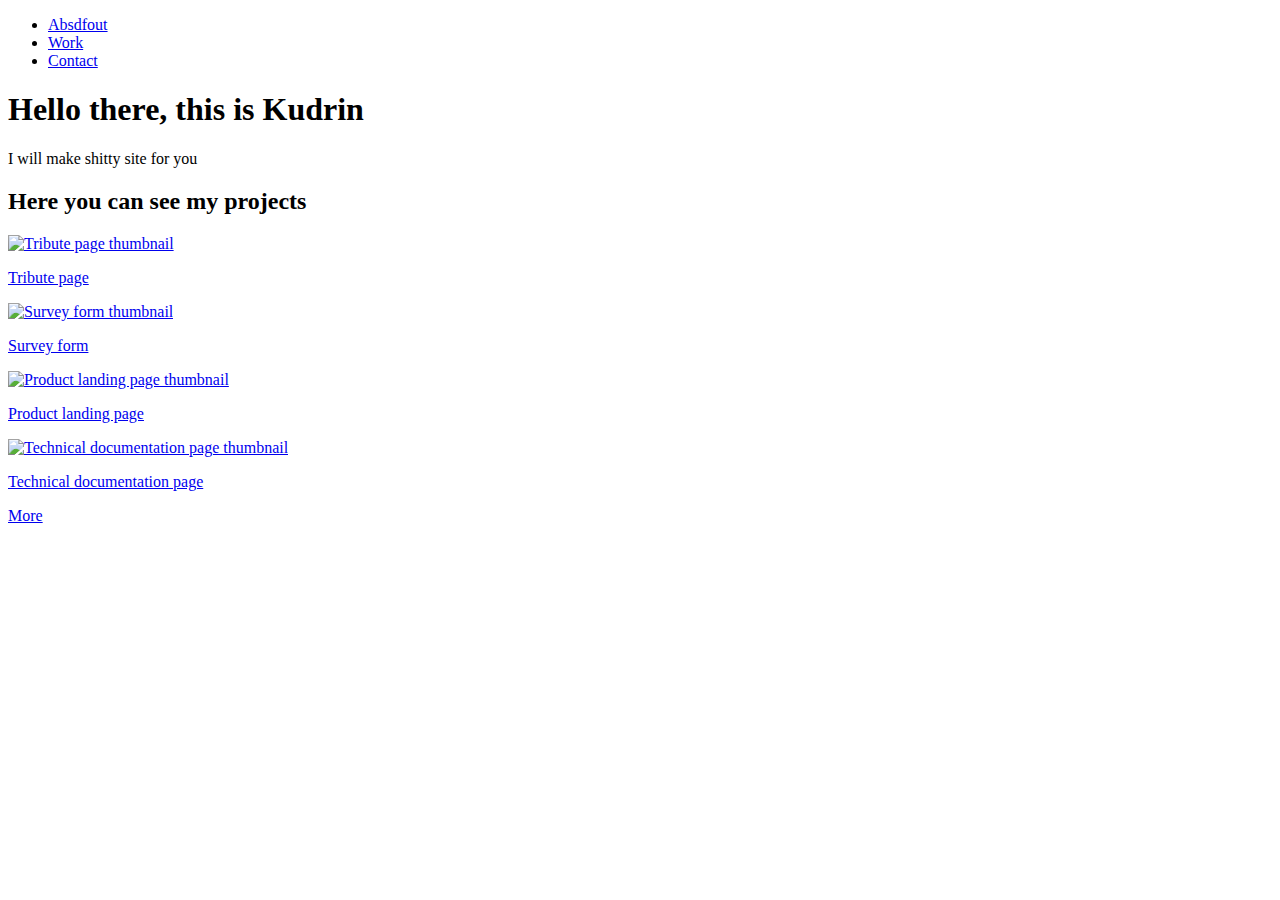
==== index.html @ 320e2e82 "commit#2" ====
<!DOCTYPE html>
<html lang="en">
<head>
    <meta charset="UTF-8">
    <meta http-equiv="X-UA-Compatible" content="IE=edge">
    <meta name="viewport" content="width=device-width, initial-scale=1.0">
    <title>Portfolio</title>
    <link href="style.css" rel="stylesheet">
    <link href="https://fonts.googleapis.com/css?family=Teko" rel="stylesheet"/>
    <script src="https://kit.fontawesome.com/9e06307ce8.js" crossorigin="anonymous"></script>
</head>
<body>
    <nav id="navbar">
        <ul>
            <li><a href="#welcome-section">Absdfout</a></li>
            <li><a href="#projects">Work</a></li>
            <li><a href="#profile-link">Contact</a></li>
        </ul>
    </nav>
    <main>
        <section id="welcome-section">
            <h1>Hello there, this is Kudrin</h1>
            <p>I will make shitty site for you</p>
        </section>
        <section id="projects">
            <h2>Here you can see my projects</h2>
            <div class="project-grid">
                <div class="project-tile">
                    <a href="https://codepen.io/Kudrin/details/RwxYzoE" target="_blank"><img class="project-img" src="https://i.ibb.co/wstS0k7/Screenshot-2022-04-21-at-13-20-29.png" alt="Tribute page thumbnail"><p>Tribute page</p></a>
                </div>
                <div class="project-tile">
                    <a href="https://codepen.io/Kudrin/pen/WNdapvp" target="_blank"><img class="project-img" src="https://i.ibb.co/0mMGZhX/Screenshot-2022-04-21-at-14-19-00.png" alt="Survey form thumbnail"><p>Survey form</p></a>
                </div>
                <div class="project-tile">
                    <a href="https://codepen.io/Kudrin/details/oNpadjV" target="_blank"><img class="project-img" src="https://i.ibb.co/jhrQf8p/Screenshot-2022-04-21-at-14-32-20.png" alt="Product landing page thumbnail"><p>Product landing page</p></a>
                </div>
                <div class="project-tile">
                    <a href="https://codepen.io/Kudrin/pen/rNpovqd" target="_blank"><img class="project-img" src="https://i.ibb.co/bRvhhFv/Screenshot-2022-04-21-at-14-38-00.png" alt="Technical documentation page thumbnail"><p>Technical documentation page</p></a>
                </div>
            </div>
            <a id="profile-link" href="https://codepen.io/Kudrin" target="_blank">More <i class="fa-solid fa-angle-right"></i></a>
        </section>
    </main>
</body>
</html>
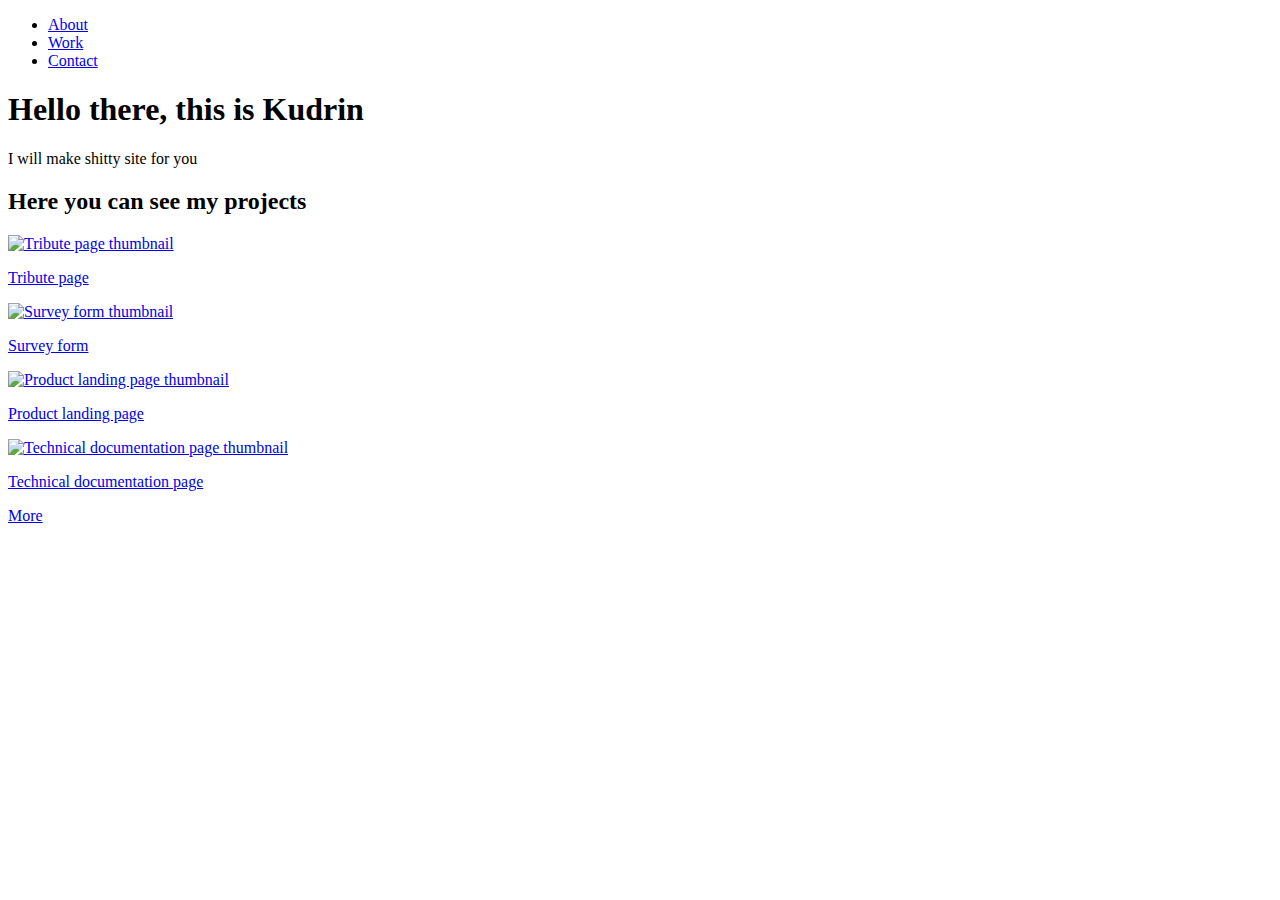
==== commit 3d6a71d3: "normalize about" ====
--- a/index.html
+++ b/index.html
@@ -12,7 +12,7 @@
 <body>
     <nav id="navbar">
         <ul>
-            <li><a href="#welcome-section">Absdfout</a></li>
+            <li><a href="#welcome-section">About</a></li>
             <li><a href="#projects">Work</a></li>
             <li><a href="#profile-link">Contact</a></li>
         </ul>
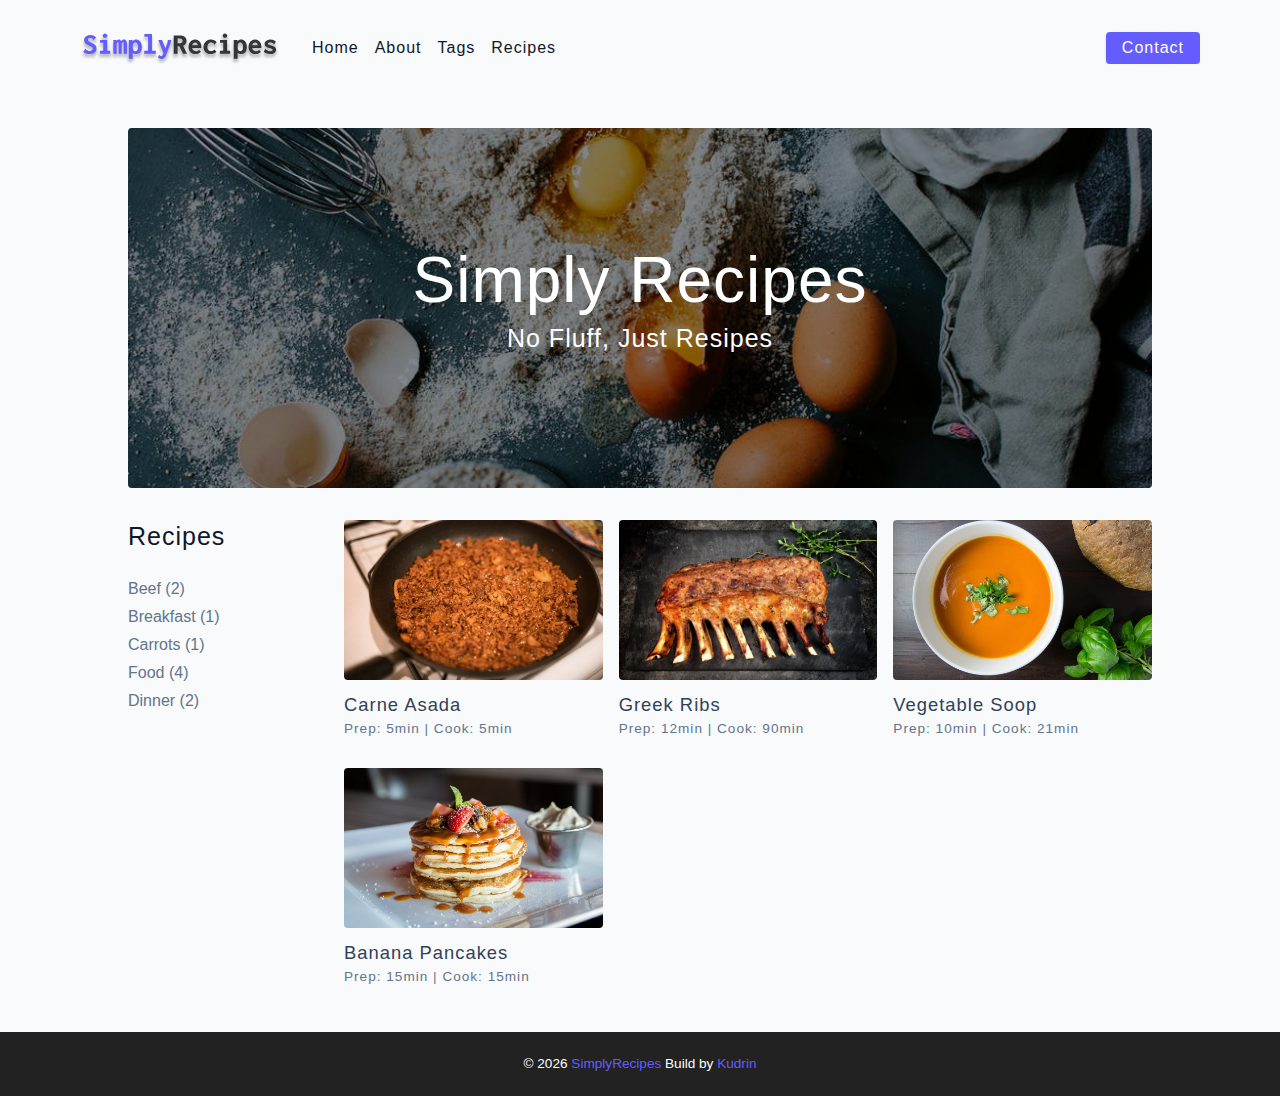
==== commit 80f80df5: "changed repo" ====
--- a/index.html
+++ b/index.html
@@ -1,45 +1,130 @@
 <!DOCTYPE html>
 <html lang="en">
-<head>
-    <meta charset="UTF-8">
-    <meta http-equiv="X-UA-Compatible" content="IE=edge">
-    <meta name="viewport" content="width=device-width, initial-scale=1.0">
-    <title>Portfolio</title>
-    <link href="style.css" rel="stylesheet">
-    <link href="https://fonts.googleapis.com/css?family=Teko" rel="stylesheet"/>
-    <script src="https://kit.fontawesome.com/9e06307ce8.js" crossorigin="anonymous"></script>
-</head>
-<body>
-    <nav id="navbar">
-        <ul>
-            <li><a href="#welcome-section">About</a></li>
-            <li><a href="#projects">Work</a></li>
-            <li><a href="#profile-link">Contact</a></li>
-        </ul>
-    </nav>
-    <main>
-        <section id="welcome-section">
-            <h1>Hello there, this is Kudrin</h1>
-            <p>I will make shitty site for you</p>
-        </section>
-        <section id="projects">
-            <h2>Here you can see my projects</h2>
-            <div class="project-grid">
-                <div class="project-tile">
-                    <a href="https://codepen.io/Kudrin/details/RwxYzoE" target="_blank"><img class="project-img" src="https://i.ibb.co/wstS0k7/Screenshot-2022-04-21-at-13-20-29.png" alt="Tribute page thumbnail"><p>Tribute page</p></a>
-                </div>
-                <div class="project-tile">
-                    <a href="https://codepen.io/Kudrin/pen/WNdapvp" target="_blank"><img class="project-img" src="https://i.ibb.co/0mMGZhX/Screenshot-2022-04-21-at-14-19-00.png" alt="Survey form thumbnail"><p>Survey form</p></a>
-                </div>
-                <div class="project-tile">
-                    <a href="https://codepen.io/Kudrin/details/oNpadjV" target="_blank"><img class="project-img" src="https://i.ibb.co/jhrQf8p/Screenshot-2022-04-21-at-14-32-20.png" alt="Product landing page thumbnail"><p>Product landing page</p></a>
-                </div>
-                <div class="project-tile">
-                    <a href="https://codepen.io/Kudrin/pen/rNpovqd" target="_blank"><img class="project-img" src="https://i.ibb.co/bRvhhFv/Screenshot-2022-04-21-at-14-38-00.png" alt="Technical documentation page thumbnail"><p>Technical documentation page</p></a>
-                </div>
-            </div>
-            <a id="profile-link" href="https://codepen.io/Kudrin" target="_blank">More <i class="fa-solid fa-angle-right"></i></a>
-        </section>
+  <head>
+    <meta charset="UTF-8" />
+    <meta http-equiv="X-UA-Compatible" content="IE=edge" />
+    <meta name="viewport" content="width=device-width, initial-scale=1.0" />
+    <title>Simply Recipes || Starter</title>
+    <!-- favicon -->
+    <link rel="shortcut icon" href="./assets/favicon.ico" type="image/x-icon" />
+    <!-- normalize -->
+    <link rel="stylesheet" href="./css/normalize.css" />
+    <!-- font-awesome -->
+    <link
+      rel="stylesheet"
+      href="https://cdnjs.cloudflare.com/ajax/libs/font-awesome/5.14.0/css/all.min.css"
+    />
+    <!-- main css -->
+    <link rel="stylesheet" href="./css/main.css" />
+  </head>
+  <body>
+    <!-- navbar -->
+    <nav class="navbar">
+      <div class="nav-center">
+        <!-- header -->
+        <div class="nav-header">
+          <a href="index.html" class="nav-logo">
+            <img src="./assets/logo.svg" alt="simply recipes">
+          </a>
+          <button type="button" class="btn nav-btn">
+            <i class="fas fa-align-justify"></i>
+          </button>
+        </div>
+        <!-- links -->
+        <div class="nav-links">
+          <a href="index.html" class="nav-link">home</a>
+          <a href="about.html" class="nav-link">about</a>
+          <a href="tags.html" class="nav-link">tags</a>
+          <a href="recipes.html" class="nav-link">recipes</a>
+          <div class="nav-link contact-link">
+            <a href="contact.html" class="btn">contact</a>
+          </div>  
+        </div>
+      </div>
+    </nav>  
+    <!-- end of navbar -->    
+    <!-- main -->
+    <main class="page">
+      <!-- heder -->
+      <header class="hero">
+        <div class="hero-container">
+          <div class="hero-text">
+            <h1>Simply recipes</h1>
+            <h4>no fluff, just resipes</h4>
+          </div>
+        </div>
+      </header>
+      <!-- end of header -->
+      <!-- recipes container -->
+      <section class="recipes-container">
+        <!-- tags container -->
+        <div class="tags-container">
+          <h4>recipes</h4>
+          <div class="tags-list">
+            <a href="tag-template.html">Beef (2)</a>
+            <a href="tag-template.html">Breakfast (1)</a>
+            <a href="tag-template.html">Carrots (1)</a>
+            <a href="tag-template.html">Food (4)</a>
+            <a href="tag-template.html">Dinner (2)</a>
+          </div>
+        </div>
+        <!-- end of tags container -->
+        <!-- recipes list -->
+        <div class="recipes-list">
+          <!-- single recipe -->
+          <a href="carne-asada.html" class="recipe">
+            <img 
+            src="./assets/recipes/recipe-1.jpeg" 
+            alt="food" 
+            class="img recipe-img">
+            <h5>carne asada</h5>
+            <p>Prep: 5min | Cook: 5min</p>
+          </a>
+          <!-- end of single recipe -->
+          <!-- single recipe -->
+          <a href="greek-ribs.html" class="recipe">
+            <img 
+            src="./assets/recipes/recipe-2.jpeg" 
+            alt="food" 
+            class="img recipe-img">
+            <h5>greek ribs</h5>
+            <p>Prep: 12min | Cook: 90min</p>
+          </a>
+          <!-- end of single recipe -->
+          <!-- single recipe -->
+          <a href="vegetable-soup.html" class="recipe">
+            <img 
+            src="./assets/recipes/recipe-3.jpeg" 
+            alt="food" 
+            class="img recipe-img">
+            <h5>vegetable soop</h5>
+            <p>Prep: 10min | Cook: 21min</p>
+          </a>
+          <!-- end of single recipe -->
+          <!-- single recipe -->
+          <a href="banana-panckake.html" class="recipe">
+            <img 
+            src="./assets/recipes/recipe-4.jpeg" 
+            alt="food" 
+            class="img recipe-img">
+            <h5>banana pancakes</h5>
+            <p>Prep: 15min | Cook: 15min</p>
+          </a>
+          <!-- end of single recipe -->          
+        </div>
+        <!-- end of recipes list -->
+      </section>
+      <!-- end of recipes container -->
     </main>
-</body>
-</html>+    <!-- end of main -->
+    <!-- footer -->
+    <footer class="page-footer">
+      <p>
+        &copy; <span id="date"></span>
+        <span class="footer-logo"> SimplyRecipes</span>
+        Build by <a href="https://github.com/nirduk" target="_blank">Kudrin</a>
+      </p>
+    </footer>
+    <script src="./js/app.js"></script>    
+  </body>
+</html>
--- a/css/main.css
+++ b/css/main.css
@@ -0,0 +1,817 @@
+*,
+::after,
+::before {
+  box-sizing: border-box;
+}
+
+/* fonts */
+
+@import url('https://fonts.googleapis.com/css2?family=Roboto:wght@400;500;600&family=Montserrat&display=swap');
+
+html {
+  font-size: 100%;
+}
+
+/*16px*/
+
+:root {
+  /* colors */
+  --primary-100: #e2e0ff;
+  --primary-200: #c1beff;
+  --primary-300: #a29dff;
+  --primary-400: #837dff;
+  --primary-500: #645cff;
+  --primary-600: #504acc;
+  --primary-700: #3c3799;
+  --primary-800: #282566;
+  --primary-900: #141233;
+
+  /* grey */
+  --grey-50: #f8fafc;
+  --grey-100: #f1f5f9;
+  --grey-200: #e2e8f0;
+  --grey-300: #cbd5e1;
+  --grey-400: #94a3b8;
+  --grey-500: #64748b;
+  --grey-600: #475569;
+  --grey-700: #334155;
+  --grey-800: #1e293b;
+  --grey-900: #0f172a;
+  /* rest of the colors */
+  --black: #222;
+  --white: #fff;
+  --red-light: #f8d7da;
+  --red-dark: #842029;
+  --green-light: #d1e7dd;
+  --green-dark: #0f5132;
+
+  /* fonts  */
+  --headingFont: 'Roboto', sans-serif;
+  --bodyFont: 'Nunito', sans-serif;
+  --smallText: 0.7em;
+  /* rest of the vars */
+  --backgroundColor: var(--grey-50);
+  --textColor: var(--grey-900);
+  --borderRadius: 0.25rem;
+  --letterSpacing: 1px;
+  --transition: 0.3s ease-in-out all;
+  --max-width: 1120px;
+  --fixed-width: 600px;
+
+  /* box shadow*/
+  --shadow-1: 0 1px 3px 0 rgba(0, 0, 0, 0.1),
+    0 1px 2px 0 rgba(0, 0, 0, 0.06);
+  --shadow-2: 0 4px 6px -1px rgba(0, 0, 0, 0.1),
+    0 2px 4px -1px rgba(0, 0, 0, 0.06);
+  --shadow-3: 0 10px 15px -3px rgba(0, 0, 0, 0.1),
+    0 4px 6px -2px rgba(0, 0, 0, 0.05);
+  --shadow-4: 0 20px 25px -5px rgba(0, 0, 0, 0.1),
+    0 10px 10px -5px rgba(0, 0, 0, 0.04);
+}
+
+body {
+  background: var(--backgroundColor);
+  font-family: var(--bodyFont);
+  font-weight: 400;
+  line-height: 1.75;
+  color: var(--textColor);
+}
+
+p {
+  margin-top: 0;
+  margin-bottom: 1.5rem;
+  max-width: 40em;
+}
+
+h1,
+h2,
+h3,
+h4,
+h5 {
+  margin: 0;
+  margin-bottom: 1.38rem;
+  font-family: var(--headingFont);
+  font-weight: 400;
+  line-height: 1.3;
+  text-transform: capitalize;
+  letter-spacing: var(--letterSpacing);
+}
+
+h1 {
+  margin-top: 0;
+  font-size: 3.052rem;
+}
+
+h2 {
+  font-size: 2.441rem;
+}
+
+h3 {
+  font-size: 1.953rem;
+}
+
+h4 {
+  font-size: 1.563rem;
+}
+
+h5 {
+  font-size: 1.25rem;
+}
+
+small,
+.text-small {
+  font-size: var(--smallText);
+}
+
+a {
+  text-decoration: none;
+}
+
+ul {
+  list-style-type: none;
+  padding: 0;
+}
+
+.img {
+  width: 100%;
+  display: block;
+  object-fit: cover;
+}
+
+/* buttons */
+
+.btn {
+  cursor: pointer;
+  color: var(--white);
+  background: var(--primary-500);
+  border: transparent;
+  border-radius: var(--borderRadius);
+  letter-spacing: var(--letterSpacing);
+  padding: 0.375rem 0.75rem;
+  box-shadow: var(--shadow-1);
+  transition: var(--transition);
+  text-transform: capitalize;
+  display: inline-block;
+}
+
+.btn:hover {
+  background: var(--primary-700);
+  box-shadow: var(--shadow-3);
+}
+
+.btn-hipster {
+  color: var(--primary-500);
+  background: var(--primary-200);
+}
+
+.btn-hipster:hover {
+  color: var(--primary-200);
+  background: var(--primary-700);
+}
+
+.btn-block {
+  width: 100%;
+}
+
+/* alerts */
+.alert {
+  padding: 0.375rem 0.75rem;
+  margin-bottom: 1rem;
+  border-color: transparent;
+  border-radius: var(--borderRadius);
+}
+
+.alert-danger {
+  color: var(--red-dark);
+  background: var(--red-light);
+}
+
+.alert-success {
+  color: var(--green-dark);
+  background: var(--green-light);
+}
+
+/* form */
+
+.form {
+  width: 90vw;
+  max-width: var(--fixed-width);
+  background: var(--white);
+  border-radius: var(--borderRadius);
+  box-shadow: var(--shadow-2);
+  padding: 2rem 2.5rem;
+  margin: 3rem auto;
+}
+
+.form-label {
+  display: block;
+  font-size: var(--smallText);
+  margin-bottom: 0.5rem;
+  text-transform: capitalize;
+  letter-spacing: var(--letterSpacing);
+}
+
+.form-input,
+.form-textarea {
+  width: 100%;
+  max-width: 100%;
+  padding: 0.375rem 0.75rem;
+  border-radius: var(--borderRadius);
+  background: var(--backgroundColor);
+  border: 1px solid var(--grey-200);
+}
+
+.form-row {
+  margin-bottom: 1rem;
+}
+
+.form-textarea {
+  height: 7rem;
+}
+
+::placeholder {
+  font-family: inherit;
+  color: var(--grey-400);
+}
+
+.form-alert {
+  color: var(--red-dark);
+  letter-spacing: var(--letterSpacing);
+  text-transform: capitalize;
+}
+
+/* alert */
+
+@keyframes spinner {
+  to {
+    transform: rotate(360deg);
+  }
+}
+
+.loading {
+  width: 6rem;
+  height: 6rem;
+  border: 5px solid var(--grey-400);
+  border-radius: 50%;
+  border-top-color: var(--primary-500);
+  animation: spinner 0.6s linear infinite;
+}
+
+.loading {
+  margin: 0 auto;
+}
+
+/* title */
+
+.title {
+  text-align: center;
+}
+
+.title-underline {
+  background: var(--primary-500);
+  width: 7rem;
+  height: 0.25rem;
+  margin: 0 auto;
+  margin-top: -1rem;
+}
+
+/*
+=============== 
+navbar
+===============
+*/
+
+.navbar {
+  display: flex;
+  justify-content: center;
+  align-items: center;
+}
+
+.nav-center {
+  width: 90vw;
+  max-width: var(--max-width);
+}
+
+.nav-header {
+  height: 6rem;
+  display: flex;
+  justify-content: space-between;
+  align-items: center;
+}
+
+.nav-logo {
+  display: flex;
+  align-items: center;
+}
+
+.nav-header img {
+  width: 200px;
+}
+
+.nav-btn {
+  padding: 0.25rem 0.75rem 0.15rem 0.75rem;
+}
+
+.nav-btn i {
+  font-size: 1.25rem;
+}
+
+.nav-links {
+  display: flex;
+  flex-direction: column;
+  height: 0;
+  overflow: hidden;
+  transition: var(--transition);
+}
+
+.show-links {
+  height: 310px;
+}
+
+.nav-link {
+  display: block;
+  text-align: center;
+  text-transform: capitalize;
+  color: var(--grey-900);
+  letter-spacing: var(--letterSpacing);
+  padding: 1rem 0;
+  border-top: 1px solid var(--grey-500);
+  transition: var(--transition);
+}
+
+.nav-link:hover {
+  color: var(--primary-500)
+}
+
+.contact-link a {
+  padding: 0.15rem 1rem;
+}
+
+
+@media screen and (min-width: 992px) {
+  .nav-btn {
+    display: none;
+  }
+
+  .navbar {
+    height: 6rem;
+  }
+
+  .nav-center {
+    display: flex;
+    align-items: center;
+  }
+
+  .nav-header {
+    height: auto;
+    margin-right: 2rem;
+  }
+
+  .nav-links {
+    height: auto;
+    flex-direction: row;
+    align-items: center;
+    width: 100%;
+  }
+
+  .nav-link {
+    padding: 0;
+    border-top: none;
+    margin-right: 1rem;
+    font-size: 1rem;
+  }
+
+  .contact-link {
+    margin-left: auto;
+    margin-right: 0;
+  }
+}
+
+/*
+=============== 
+page
+===============
+*/
+
+.page {
+  width: 80vw;
+  max-width: var(--max-width);
+  margin: 0 auto;
+  padding-top: 2rem;
+  min-height: calc(100vh - (6rem + 4rem));
+}
+
+/*
+=============== 
+footer
+===============
+*/
+
+.page-footer {
+  height: 4rem;
+  background: var(--black);
+  color: var(--white);
+  display: flex;
+  align-items: center;
+  justify-content: center;
+}
+
+.page-footer p {
+  margin-bottom: 0;
+}
+
+.footer-logo,
+.page-footer a {
+  color: var(--primary-500);
+}
+
+/*
+=============== 
+hero
+===============
+*/
+
+.hero {
+  height: 40vh;
+  background: url('../assets/main.jpeg') center/cover no-repeat;
+  margin-bottom: 2rem;
+  border-radius: var(--borderRadius);
+  position: relative;
+}
+
+.hero-container {
+  position: absolute;
+  width: 100%;
+  height: 100%;
+  top: 0;
+  left: 0;
+  background: rgba(0, 0, 0, 0.3);
+  border-radius: var(--borderRadius);
+  display: flex;
+  align-items: center;
+  justify-content: center;
+}
+
+.hero-text {
+  text-align: center;
+  color: var(--white);
+}
+
+@media screen and (min-width: 768px) {
+  .hero-text h1 {
+    font-size: 4rem;
+    margin-bottom: 0;
+  }
+}
+
+/*
+=============== 
+recipes
+===============
+*/
+
+.recipes-container {
+  display: grid;
+  gap: 2rem 1rem;
+}
+
+.tags-container {
+  order: 1;
+  display: flex;
+  flex-direction: column;
+  padding-bottom: 3rem;
+}
+
+.recipes-list {
+  display: grid;
+  gap: 2rem 1rem;
+  padding-bottom: 3rem;
+}
+
+.tags-container {
+  font-weight: 500;
+}
+
+.tags-list {
+  display: grid;
+  grid-template-columns: 1fr 1fr 1fr;
+}
+
+.tags-list a {
+  text-transform: capitalize;
+  display: block;
+  color: var(--grey-500);
+  transition: var(--transition);
+}
+
+.tags-list a:hover {
+  color: var(--primary-500);
+}
+
+.recipe {
+  display: block;
+}
+
+.recipe-img {
+  height: 15rem;
+  border-radius: var(--borderRadius);
+  margin-bottom: 1rem;
+}
+
+.recipe h5 {
+  margin-bottom: 0;
+  line-height: 1;
+  color: var(--grey-700);
+}
+
+.recipe p {
+  margin-bottom: 0;
+  margin-top: 0.5rem;
+  line-height: 1;
+  color: var(--grey-500);
+  letter-spacing: var(--letterSpacing);
+}
+
+@media screen and (min-width: 576px) {
+  .recipes-list {
+    grid-template-columns: 1fr 1fr;
+  }
+
+  .recipe-img {
+    height: 10rem;
+  }
+}
+
+@media screen and (min-width: 992px) {
+  .recipes-container {
+    grid-template-columns: 200px 1fr;
+  }
+
+  .recipe p {
+    font-size: 0.85rem;
+  }
+
+  .tags-container {
+    order: 0;
+  }
+
+  .tags-list {
+    grid-template-columns: 1fr;
+  }
+}
+
+@media screen and (min-width: 1200px) {
+  .recipes-list {
+    grid-template-columns: 1fr 1fr 1fr;
+  }
+
+  .recipe h5 {
+    font-size: 1.15rem;
+  }
+}
+
+/*
+=============== 
+error
+===============
+*/
+
+.error-page {
+  text-align: center;
+  padding-top: 5rem;
+}
+
+.error-page h1 {
+  font-size: 9rem;
+}
+
+/*
+=============== 
+about
+===============
+*/
+
+.about-page h2 {
+  text-transform: none;
+  font-weight: bold;
+}
+
+.about-page {
+  display: grid;
+  gap: 2rem 4rem;
+  padding-bottom: 3rem;
+}
+
+.about-img {
+  border-radius: var(--borderRadius);
+  height: 300px;
+}
+
+@media screen and (min-width: 992px) {
+  .about-page {
+    grid-template-columns: 1fr 1fr;
+    grid-template-rows: 400px;
+    align-items: center;
+  }
+
+  .about-img {
+    height: 100%;
+  }
+}
+
+.featured-title {
+  text-align: center;
+}
+
+/*
+=============== 
+contact
+===============
+*/
+
+.contact-form {
+  width: 100%;
+  margin: 0;
+}
+
+.contact-container {
+  display: grid;
+  gap: 2rem 3rem;
+  padding-bottom: 3rem;
+  justify-content: center;
+}
+
+@media screen and (min-width: 992px) {
+  .contact-container {
+    grid-template-columns: 1fr 450px;
+    align-items: center;
+  }
+}
+
+/*
+=============== 
+tags
+===============
+*/
+
+.tags-wrapper {
+  display: grid;
+  gap: 2rem;
+  padding-bottom: 3rem;
+}
+
+.tag {
+  background: var(--grey-500);
+  border-radius: var(--borderRadius);
+  text-align: center;
+  color: var(--white);
+  transition: var(--transition);
+  padding: 0.75rem 0;
+}
+
+.tag:hover {
+  background: var(--primary-500);
+}
+
+.tag h5,
+.tag p {
+  margin-bottom: 0;
+  font-weight: 600;
+}
+
+@media screen and (min-width: 576px) {
+  .tags-wrapper {
+    grid-template-columns: 1fr 1fr;
+  }
+}
+
+@media screen and (min-width: 992px) {
+  .tags-wrapper {
+    grid-template-columns: 1fr 1fr 1fr;
+  }
+}
+
+/*
+=============== 
+single recipe
+===============
+*/
+
+.recipe-hero {
+  display: grid;
+  gap: 3rem;
+}
+
+.recipe-hero-img {
+  height: 300px;
+  border-radius: var(--borderRadius);
+}
+
+.recipe-hero p {
+  color: var(--grey-600);
+}
+
+.recipe-icons {
+  display: grid;
+  grid-template-columns: 1fr 1fr 1fr;
+  gap: 1rem;
+  margin: 2rem 0;
+  text-align: center;
+}
+
+.recipe-icons i {
+  font-size: 1.5rem;
+  color: var(--primary-500);
+}
+
+.recipe-icons h5,
+p {
+  margin-bottom: 0;
+  font-size: 0.85rem;
+}
+
+.recipe-icons p {
+  color: var(--grey-600);
+}
+
+.recipe-tags {
+  display: flex;
+  align-items: center;
+  flex-wrap: wrap;
+  font-size: 0.7em;
+  font-weight: 600;
+}
+
+.recipe-tags a {
+  background: var(--primary-500);
+  border-radius: var(--borderRadius);
+  color: var(--white);
+  padding: 0.05rem 0.5rem;
+  margin: 0 0.25rem;
+  text-transform: capitalize;
+}
+
+.recipe-tags a:hover {
+  background: var(--primary-700);
+}
+
+@media screen and (min-width: 992px) {
+  .recipe-hero {
+    grid-template-columns: 4fr 5fr;
+    align-items: center;
+  }
+}
+
+.recipe-content {
+  padding: 3rem 0;
+  display: grid;
+  gap: 2rem 5rem;
+}
+
+@media screen and (min-width: 992px) {
+  .recipe-content {
+    grid-template-columns: 2fr 1fr;
+  }
+}
+
+.single-instruction header {
+  display: grid;
+  grid-template-columns: auto 1fr;
+  gap: 1.5rem;
+  align-items: center;
+}
+
+.single-instruction header p {
+  text-transform: uppercase;
+  font-weight: 600;
+  margin-bottom: 0;
+  color: var(--primary-500);
+}
+
+.single-instruction>p {
+  color: var(--grey-700);
+  margin-bottom: 1rem;
+}
+
+.single-instruction header div {
+  height: 2px;
+  background: var(--grey-300);
+}
+
+.need-column {
+  display: grid;
+  row-gap: 2rem;
+}
+
+.single-ingredient {
+  border-bottom: 2px solid var(--grey-300);
+  padding: 0.75rem 0;
+  color: var(--grey-700);
+}
+
+.single-tool {
+  border-bottom: 2px solid var(--grey-300);
+  padding: 0.75rem 0;
+  color: var(--primary-500);
+  text-transform: capitalize;
+}